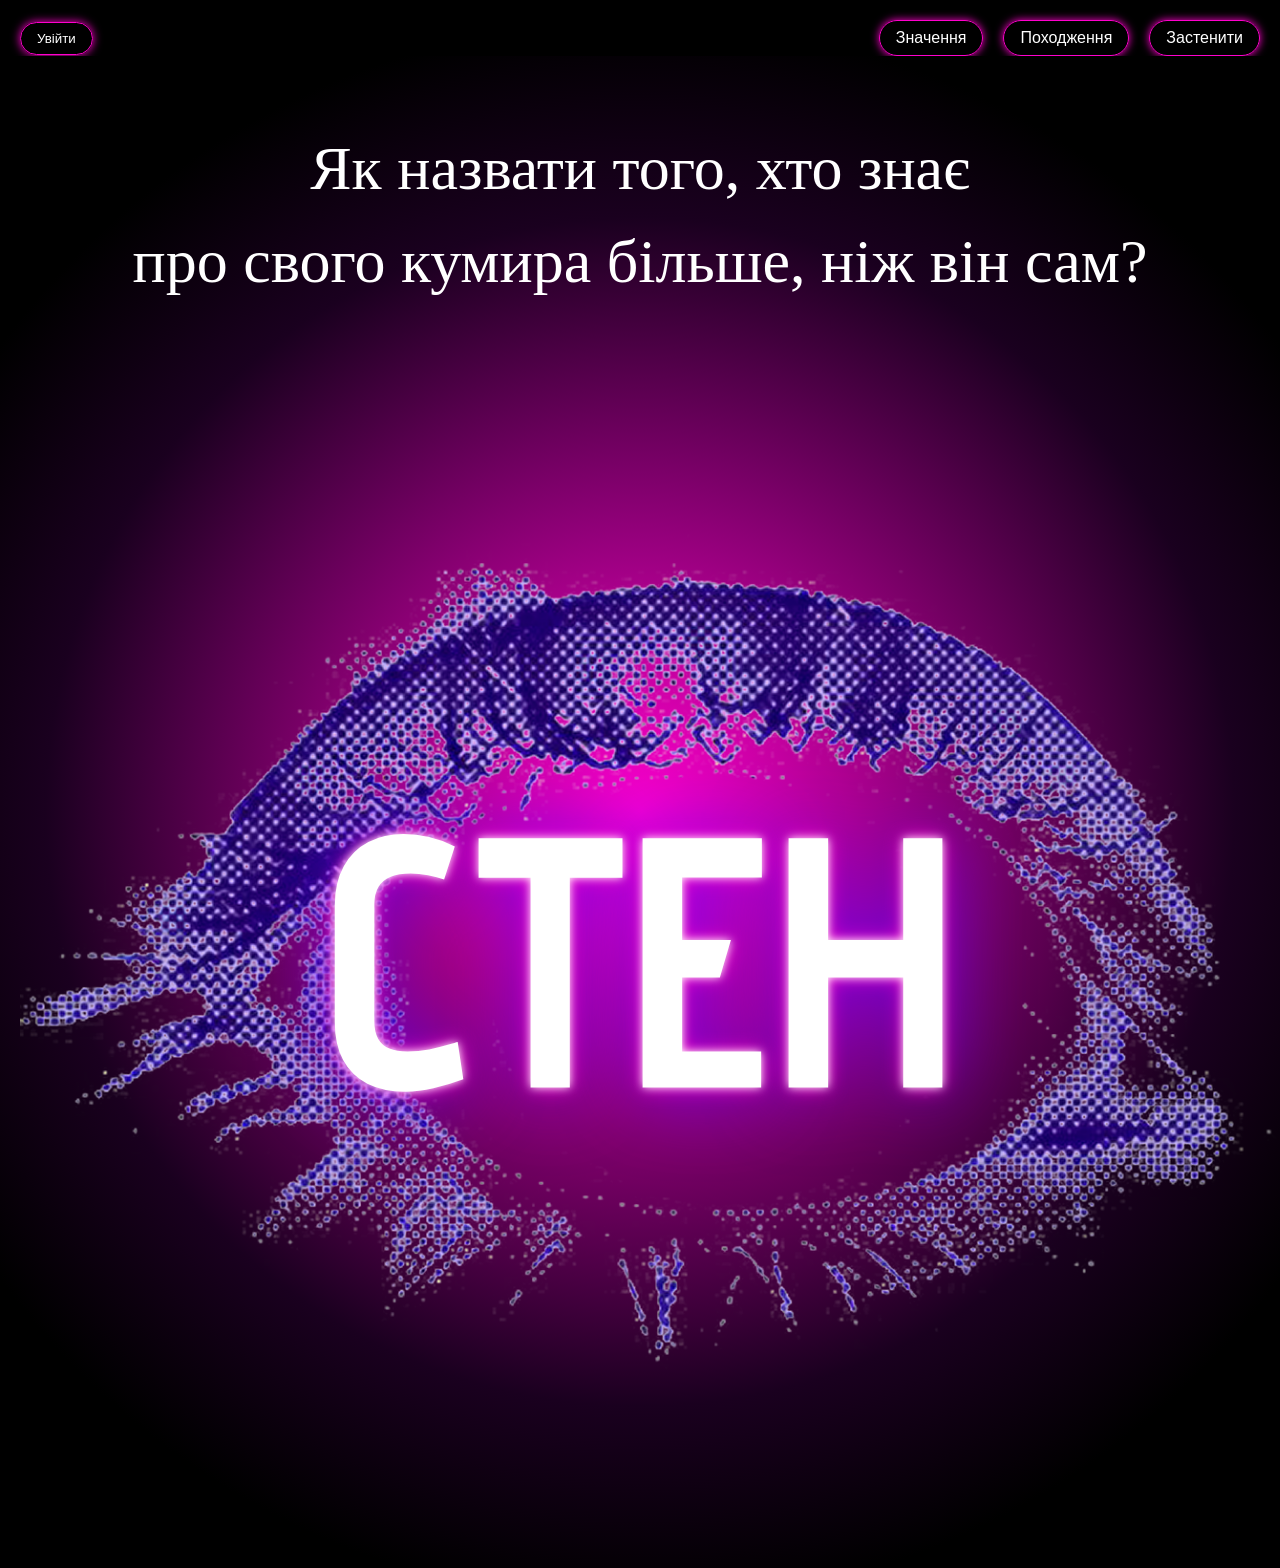
==== index.html @ 4d726d51 "first commit" ====
<!doctype html>
<html lang="uk">
  <head>
    <meta charset="UTF-8" />
    <meta name="viewport" content="width=device-width, initial-scale=1.0" />
    <link rel="stylesheet" href="css/layout.css" />
    <link rel="stylesheet" href="css/header.css" />
    <title>Sten</title>

    <link rel="preconnect" href="https://fonts.googleapis.com" />
    <link rel="preconnect" href="https://fonts.gstatic.com" crossorigin />
    <link
      href="https://fonts.googleapis.com/css2?family=Advent+Pro:ital,wght@0,100..900;1,100..900&display=swap"
      rel="stylesheet"
    />
  </head>
  <body>
    <header class="header">
      <div class="hero__top container">
        <button class="hero__login">Увійти</button>

        <nav class="hero__nav">
          <a href="#">Значення</a>
          <a href="#">Походження</a>
          <a href="#">Застенити</a>
        </nav>
      </div>
    </header>

    <section class="hero">
      <div class="hero__center container">
        <h1 class="hero__title">
          Як назвати того, хто знає<br />
          про свого кумира більше, ніж він сам?
        </h1>

        <div class="hero__visual">
          <img src="img/eye.png" alt="eye" />
          <div class="hero__word">СТЕН</div>
        </div>
      </div>
    </section>
  </body>
</html>
---- css/layout.css ----
:root {
  /* кольори */
  --bg-dark: #000;
  --text-light: #ffffff;
  --accent-pink: #ff00cc;
  --accent-purple: #6a00ff;

  /* шрифти */
  --font-main: Arial, sans-serif;

  /* контейнер */
  --container-width: 1500px;
}

/* база */
body {
  margin: 0;
  font-family: var(--font-main);
  background: var(--bg-dark);
  color: var(--text-light);
}

/* контейнер */
.container {
  max-width: var(--container-width);
  margin: 0 auto;
  padding: 0 20px;
}
---- css/header.css ----
.hero {
  position: relative;
  min-height: 100vh;
  overflow: hidden;

  /* неоновий фон */
  background: radial-gradient(
    circle at center,
    var(--accent-pink) 0%,
    #1a001f 60%,
    #000 80%
  );
}

/* ================= TOP ================= */

.hero__top {
  display: flex;
  justify-content: space-between;
  align-items: center;
  padding-top: 20px;
}

/* кнопка */
.hero__login {
  background: transparent;
  border: 1px solid var(--accent-pink);
  color: white;
  padding: 8px 16px;
  border-radius: 20px;

  box-shadow: 0 0 10px var(--accent-pink);
}

/* меню */
.hero__nav {
  display: flex;
  gap: 20px;
}

.hero__nav a {
  text-decoration: none;
  color: white;
  padding: 8px 16px;
  border-radius: 20px;
  border: 1px solid var(--accent-pink);

  box-shadow: 0 0 8px var(--accent-pink);
}

/* ================= TITLE ================= */

.hero__center {
  text-align: center;
  margin-top: 15px;
  display: flex;
  flex-direction: column;
  align-items: center;
}

.hero__title {
  font-size: 62px;
  line-height: 1.5;
  font-weight: 300;
  margin-bottom: 40px;
  font-family: "ss_drebeden";
}

/* ================= VISUAL ================= */

.hero__visual {
  position: relative;
  display: block;
  margin: 0 auto;
  text-align: center;
}

/* картинка */
.hero__visual img {
  max-width: 1277px;
  width: 200%;
  display: block;
  position: relative;
  display: block;
  margin: 0 auto;
}

/* слово */
.hero__word {
  position: absolute;
  top: 50%;
  left: 50%;
  transform: translate(-50%, -50%);

  font-size: 356px;
  font-weight: bold;
  color: white;
  font-family: "Advent Pro", sans-serif;

  /* glow ефект */
  text-shadow:
    0 0 10px white,
    0 0 20px var(--accent-pink),
    0 0 80px var(--accent-purple);
}

/* ================= ADAPTIVE ================= */

@media (max-width: 768px) {
  .hero__nav {
    display: none;
  }

  .hero__title {
    font-size: 22px;
  }

  .hero__visual img {
    max-width: 400px;
  }

  .hero__word {
    font-size: 50px;
  }
}
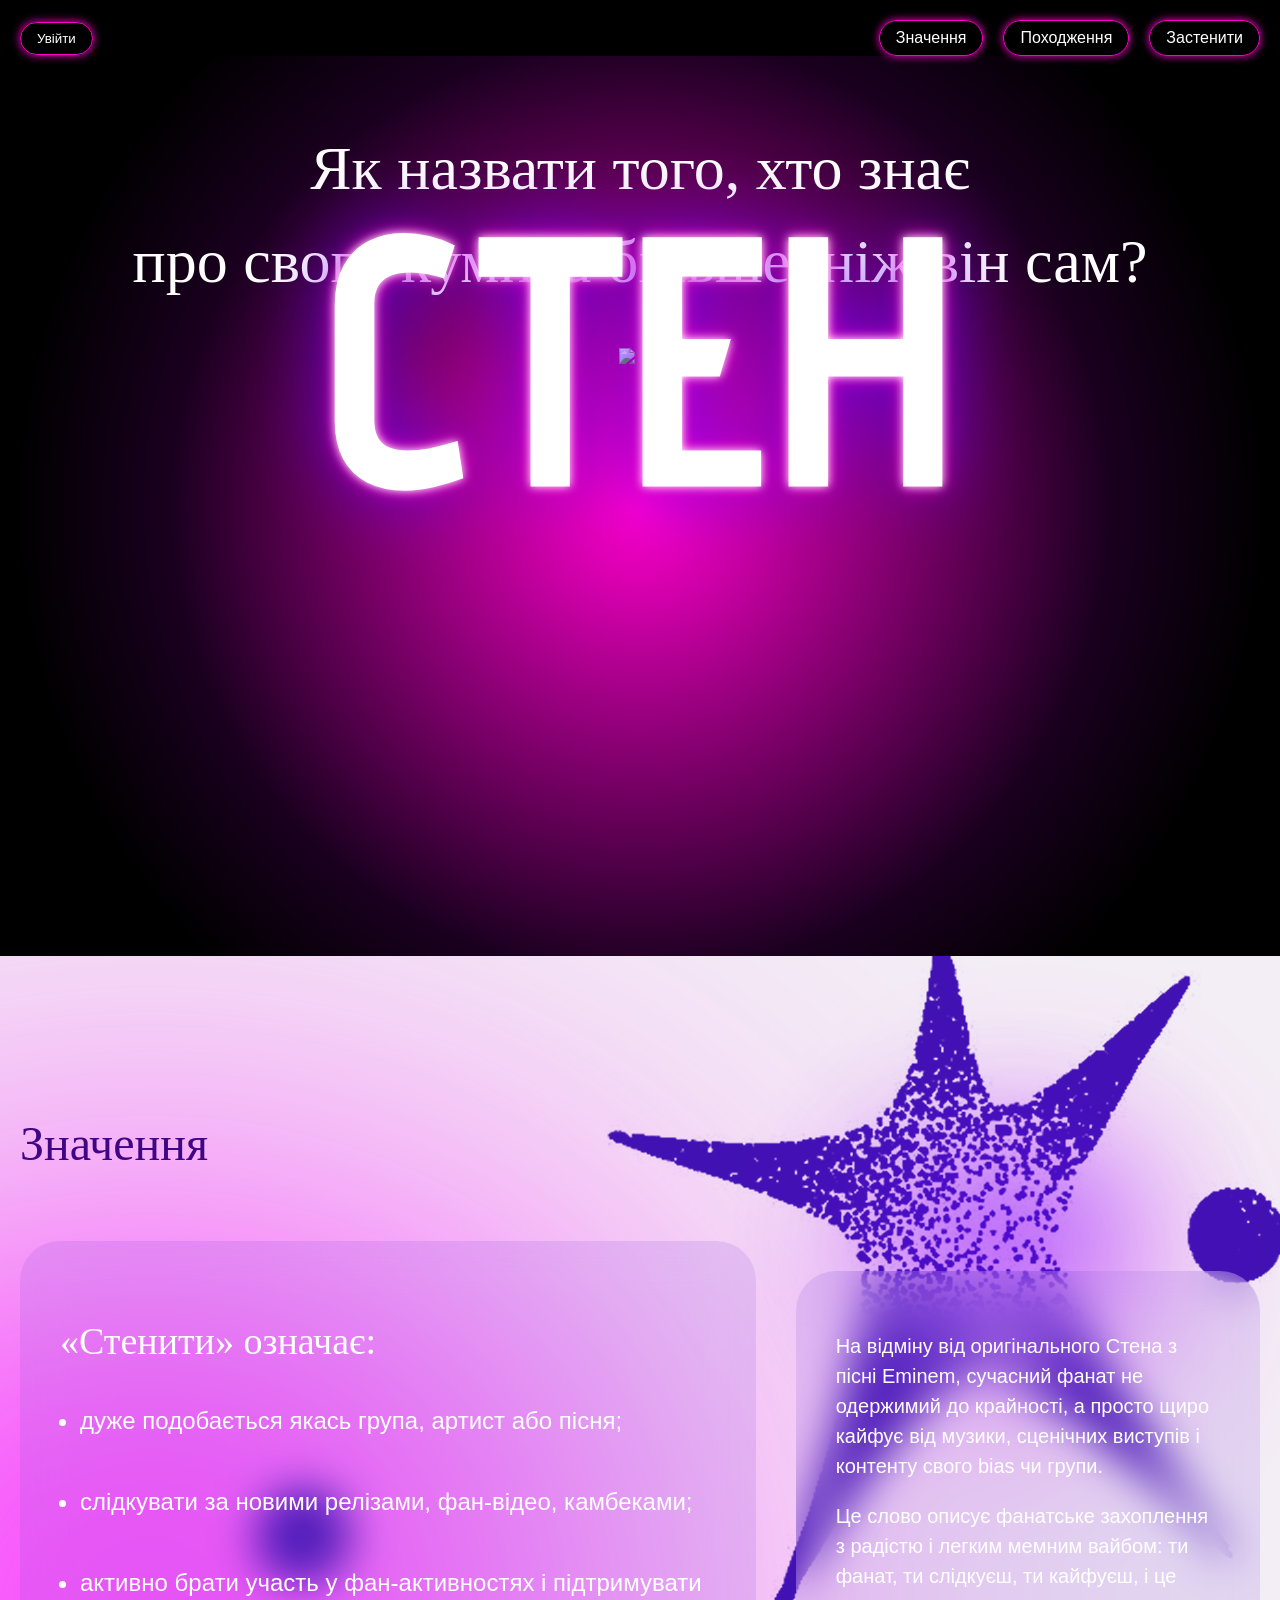
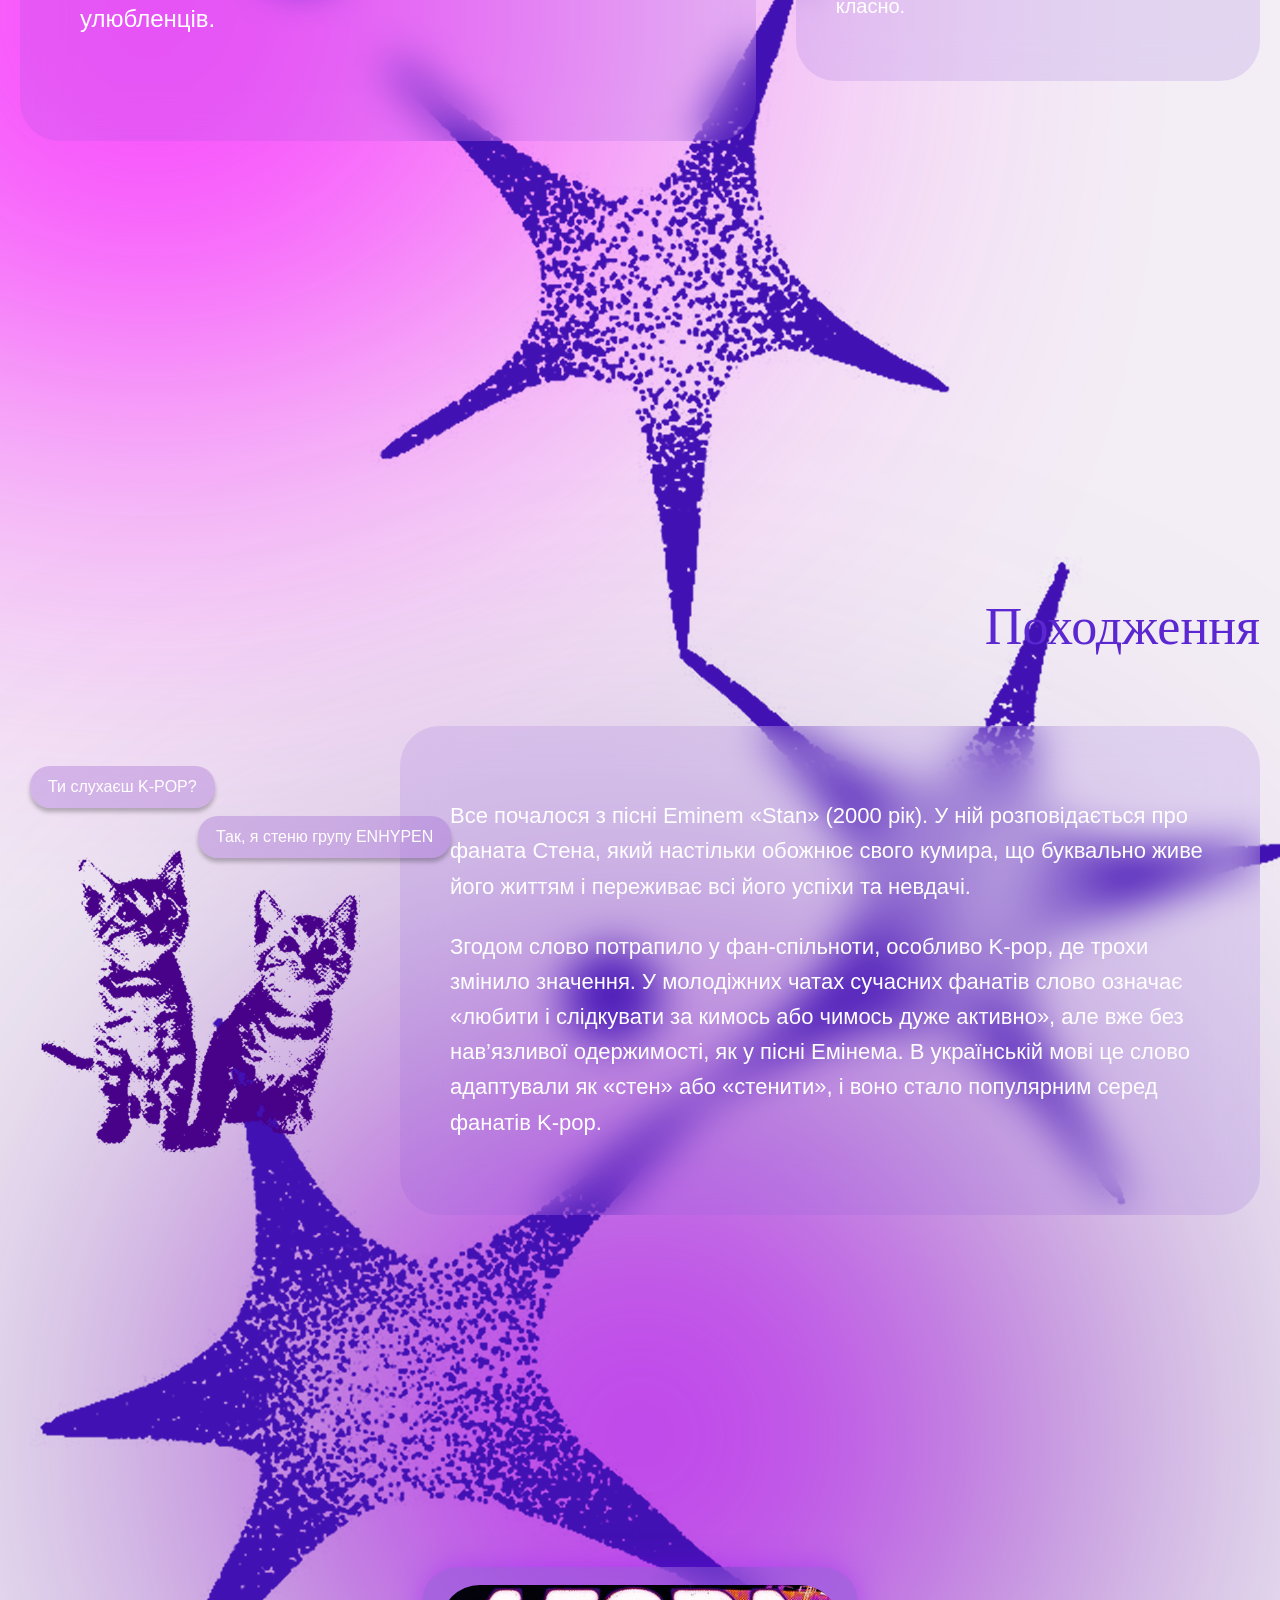
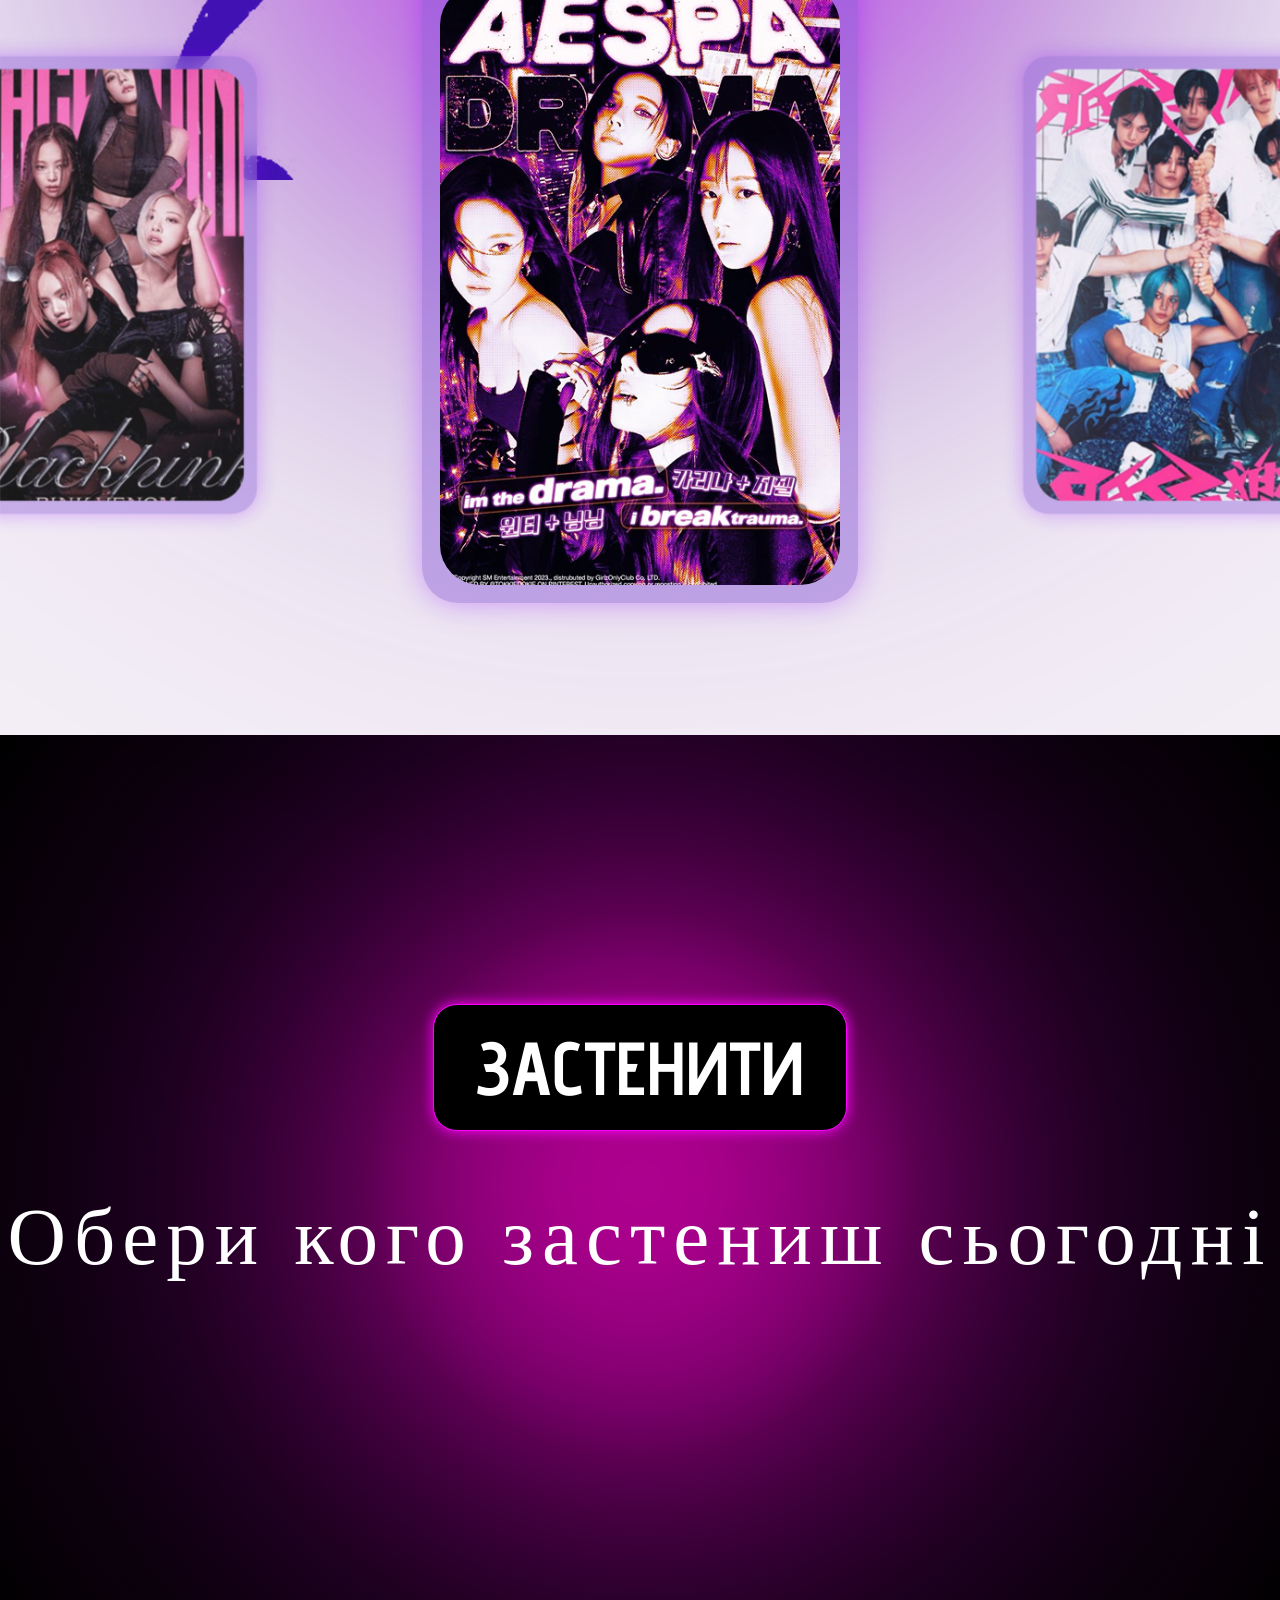
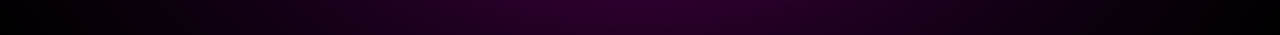
==== commit 65649b68: "Update website" ====
--- a/index.html
+++ b/index.html
@@ -7,11 +7,15 @@
     <link rel="stylesheet" href="css/header.css" />
     <title>Sten</title>
 
+    <link rel="preconnect" href="https://fonts.googleapis.com">
+<link rel="preconnect" href="https://fonts.gstatic.com" crossorigin>
+<link href="https://fonts.googleapis.com/css2?family=Advent+Pro:ital,wght@0,100..900;1,100..900&display=swap" rel="stylesheet">
     <link rel="preconnect" href="https://fonts.googleapis.com" />
     <link rel="preconnect" href="https://fonts.gstatic.com" crossorigin />
     <link
       href="https://fonts.googleapis.com/css2?family=Advent+Pro:ital,wght@0,100..900;1,100..900&display=swap"
       rel="stylesheet"
+      
     />
   </head>
   <body>
@@ -25,7 +29,7 @@
           <a href="#">Застенити</a>
         </nav>
       </div>
-    </header>
+  
 
     <section class="hero">
       <div class="hero__center container">
@@ -39,6 +43,160 @@
           <div class="hero__word">СТЕН</div>
         </div>
       </div>
-    </section>
+      </header>
+
+
+      <main class="main-bg">
+        <div class="blur blur--left"></div>
+    <div class="bg-wrapper">
+        <img src="img/star.png" class="bg-star">
+    </div>
+
+   
+    <section class="meaning">
+
+      <!-- glow -->
+<div class="blur blur--left"></div>
+<div class="blur blur--right"></div>
+<div class="blur blur--card"></div>
+
+
+    <div class="container">
+
+        <h2 class="meaning__heading">
+            Значення
+        </h2>
+
+        <div class="meaning__content">
+
+            <!-- лівий блок -->
+            <div class="meaning__card meaning__card--left">
+
+                <h3 class="meaning__title">
+                    «Стенити» означає:
+                </h3>
+
+                <ul class="meaning__list">
+                    <li>дуже подобається якась група, артист або пісня;</li>
+
+                    <li>слідкувати за новими релізами, фан-відео, камбеками;</li>
+
+                    <li>активно брати участь у фан-активностях і підтримувати улюбленців.</li>
+                </ul>
+
+            </div>
+
+            <!-- правий блок -->
+            <div class="meaning__card meaning__card--right">
+
+                <p>
+                    На відміну від оригінального Стена з пісні Eminem,
+                    сучасний фанат не одержимий до крайності,
+                    а просто щиро кайфує від музики, сценічних виступів
+                    і контенту свого bias чи групи.
+                </p>
+
+                <p>
+                    Це слово описує фанатське захоплення з радістю
+                    і легким мемним вайбом: ти фанат, ти слідкуєш,
+                    ти кайфуєш, і це класно.
+                </p>
+
+            </div>
+
+        </div>
+
+    </div>
+
+</section>
+
+<section class="origin">
+
+  <!-- cats -->
+<img src="img/cats.png" alt="" class="cats">
+
+<!-- chats -->
+<div class="chat chat--1">
+    Ти слухаєш K-POP?
+</div>
+
+<div class="chat chat--2">
+    Так, я стеню групу ENHYPEN
+</div>
+
+    <div class="container">
+
+        <h2 class="origin__heading">
+            Походження
+        </h2>
+
+        <div class="origin__card">
+
+            <p>
+                Все почалося з пісні Eminem «Stan» (2000 рік).
+                У ній розповідається про фаната Стена,
+                який настільки обожнює свого кумира,
+                що буквально живе його життям і переживає всі його успіхи та невдачі.
+            </p>
+
+            <p>
+                Згодом слово потрапило у фан-спільноти,
+                особливо K-pop, де трохи змінило значення.
+                У молодіжних чатах сучасних фанатів
+                слово означає «любити і слідкувати за кимось або чимось дуже активно», але вже без нав’язливої одержимості, як у пісні Емінема. В українській мові це слово адаптували як «стен» або «стенити», і воно стало популярним серед фанатів K-pop.
+            </p>
+
+        </div>
+
+    </div>
+
+</section>
+
+<!-- ===================== -->
+<!-- CARDS SECTION -->
+<!-- ===================== -->
+
+<section class="cards-section">
+
+    <div class="cards-blur"></div>
+
+    <div class="carousel">
+
+        <div class="card left">
+            <img src="img/Frame 11.jpg" alt="">
+        </div>
+
+        <div class="card active">
+            <img src="img/Frame 10.jpg" alt="">
+        </div>
+
+        <div class="card right">
+            <img src="img/Frame 22.jpg" alt="">
+        </div>
+
+    </div>
+
+</section>
+
+
+<!-- ===================== -->
+<!-- FINAL SECTION -->
+<!-- ===================== -->
+
+<section class="final-section">
+
+    <div class="final-blur"></div>
+
+    <button class="final-button">
+        ЗАСТЕНИТИ
+    </button>
+
+    <p class="final-text">
+        Обери кого застениш сьогодні
+    </p>
+
+</section>
+</main>
+<script src="script.js"></script>
   </body>
 </html>
--- a/css/header.css
+++ b/css/header.css
@@ -1,6 +1,10 @@
 .hero {
   position: relative;
   min-height: 100vh;
+  overflow: hidden;
+
+  position: relative;
+
   overflow: hidden;
 
   /* неоновий фон */
@@ -19,6 +23,14 @@
   justify-content: space-between;
   align-items: center;
   padding-top: 20px;
+  position: relative;
+  z-index: 10;
+}
+
+/* меню */
+.hero__nav {
+  display: flex;
+  gap: 20px;
 }
 
 /* кнопка */
@@ -28,14 +40,32 @@
   color: white;
   padding: 8px 16px;
   border-radius: 20px;
+  cursor: pointer;
 
   box-shadow: 0 0 10px var(--accent-pink);
-}
-
-/* меню */
-.hero__nav {
-  display: flex;
-  gap: 20px;
+  transition: all 0.15s ease;
+}
+.hero__login:hover {
+  background: #ff00ff;
+
+  color: white;
+
+  box-shadow:
+    0 0 20px #ff00ff,
+    0 0 40px rgba(255, 0, 255, 0.9);
+
+  transform: translateY(-2px);
+}
+.hero__login:active {
+  background: linear-gradient(180deg, #000000);
+
+  color: #ea16fb;
+
+  box-shadow:
+    0 0 10px #ff00ff,
+    0 0 25px rgba(255, 0, 255, 0.7);
+
+  transform: scale(0.98);
 }
 
 .hero__nav a {
@@ -46,8 +76,32 @@
   border: 1px solid var(--accent-pink);
 
   box-shadow: 0 0 8px var(--accent-pink);
-}
-
+  transition: all 0.15s ease;
+}
+
+.hero__nav a:hover {
+  background: #ff00ff;
+
+  color: white;
+
+  box-shadow:
+    0 0 20px #ff00ff,
+    0 0 40px rgba(255, 0, 255, 0.9);
+
+  transform: translateY(-2px);
+}
+
+.hero__nav a:active {
+  background: linear-gradient(180deg, #000000);
+
+  color: #ea16fb;
+
+  box-shadow:
+    0 0 10px #ff00ff,
+    0 0 25px rgba(255, 0, 255, 0.7);
+
+  transform: scale(0.98);
+}
 /* ================= TITLE ================= */
 
 .hero__center {
@@ -63,6 +117,7 @@
   line-height: 1.5;
   font-weight: 300;
   margin-bottom: 40px;
+  letter-spacing: 8%;
   font-family: "ss_drebeden";
 }
 
@@ -123,3 +178,625 @@
     font-size: 50px;
   }
 }
+
+/* ================= SECTION ================= */
+
+.meaning {
+  position: relative;
+
+  min-height: 100vh;
+
+  padding: 120px 0;
+
+  overflow: hidden;
+
+  background: #f3edf5;
+}
+
+/* ================= BLUR CIRCLES ================= */
+
+/* великий blur зліва */
+
+.blur {
+  position: absolute;
+
+  border-radius: 50%;
+
+  pointer-events: none;
+}
+
+.blur--left {
+  width: 1100px;
+  height: 740px;
+
+  left: -400px;
+  top: 290px;
+
+  background: radial-gradient(
+    circle,
+    rgba(251, 0, 255, 1) 56%,
+    rgba(63, 0, 129, 0) 92%
+  );
+
+  filter: blur(220px);
+
+  opacity: 0.9;
+}
+
+/* blur справа */
+
+.blur--right {
+  width: 260px;
+  height: 260px;
+
+  right: 120px;
+  top: 180px;
+
+  background: radial-gradient(
+    circle,
+    rgba(63, 0, 129, 0) 0%,
+    rgba(251, 0, 255, 1) 100%
+  );
+
+  filter: blur(90px);
+
+  opacity: 0.8;
+}
+
+/* ================= CONTAINER ================= */
+
+.meaning .container {
+  position: relative;
+  z-index: 3;
+}
+
+/* ================= HEADING ================= */
+
+.meaning__heading {
+  font-size: 48px;
+  font-weight: 300;
+  color: #3f0585;
+  margin-bottom: 70px;
+  letter-spacing: 15%;
+  font-family: "ss_drebeden";
+}
+
+/* ================= CONTENT ================= */
+
+.meaning__content {
+  display: flex;
+
+  justify-content: space-between;
+
+  align-items: flex-start;
+
+  gap: 40px;
+}
+
+/* ================= CARDS ================= */
+
+.meaning__card {
+  background: rgba(139, 96, 219, 0.18);
+
+  backdrop-filter: blur(65px);
+
+  -webkit-backdrop-filter: blur(65px);
+
+  border-radius: 40px;
+
+  padding: 40px;
+
+  position: relative;
+
+  z-index: 3;
+
+  overflow: hidden;
+}
+
+/* left card */
+
+.meaning__card--left {
+  width: 58%;
+  min-height: 420px;
+}
+
+/* right card */
+
+.meaning__card--right {
+  width: 34%;
+
+  margin-top: 30px;
+}
+
+/* ================= TEXT ================= */
+
+.meaning__title {
+  font-size: 38px;
+
+  font-weight: 300;
+
+  color: white;
+
+  margin-bottom: 40px;
+  font-family: "ss_drebeden";
+}
+
+.meaning__list {
+  display: flex;
+  flex-direction: column;
+
+  gap: 45px;
+
+  padding-left: 20px;
+}
+
+.meaning__list li {
+  color: white;
+
+  font-size: 24px;
+
+  line-height: 1.5;
+}
+
+.meaning__card--right p {
+  color: white;
+
+  font-size: 20px;
+
+  line-height: 1.5;
+}
+
+/* ================= ADAPTIVE ================= */
+
+@media (max-width: 992px) {
+  .meaning__content {
+    flex-direction: column;
+  }
+
+  .meaning__card--left,
+  .meaning__card--right {
+    width: 100%;
+  }
+
+  .meaning__star {
+    width: 300px;
+
+    right: -40px;
+  }
+}
+
+@media (max-width: 768px) {
+  .meaning {
+    padding: 80px 0;
+  }
+
+  .meaning__heading {
+    font-size: 34px;
+  }
+
+  .meaning__title {
+    font-size: 28px;
+  }
+
+  .meaning__list li,
+  .meaning__card--right p {
+    font-size: 18px;
+  }
+
+  .meaning__card {
+    padding: 25px;
+    border-radius: 30px;
+  }
+}
+
+/* blur під правим контейнером */
+
+.blur--card {
+  width: 320px;
+  height: 180px;
+
+  position: absolute;
+
+  right: 120px;
+  top: 190px;
+
+  border-radius: 50%;
+
+  background: radial-gradient(
+    circle,
+    rgba(101, 0, 255, 0.9) 0%,
+    rgba(101, 0, 255, 0) 100%
+  );
+
+  filter: blur(70px);
+
+  opacity: 0.8;
+
+  z-index: 2;
+}
+
+/* ================= MAIN BACKGROUND ================= */
+
+.main-bg {
+  position: relative;
+
+  background: #f3edf5;
+
+  overflow: hidden;
+}
+
+.bg-wrapper {
+  position: absolute;
+
+  top: 0;
+
+  left: 0;
+
+  width: 100%;
+  height: 100%;
+
+  overflow: hidden;
+
+  z-index: 2;
+}
+
+.bg-stars {
+  position: absolute;
+
+  right: 0;
+
+  top: 350px;
+
+  width: 900px;
+
+  z-index: 4;
+
+  opacity: 0.95;
+
+  pointer-events: none;
+}
+
+/* ================= ORIGIN ================= */
+
+.origin {
+  position: relative;
+
+  padding-top: 58px;
+  padding-bottom: 220px;
+
+  z-index: 3;
+}
+
+.origin__heading {
+  text-align: right;
+
+  font-size: 52px;
+
+  color: #5b27d1;
+
+  margin-bottom: 70px;
+
+  font-weight: 300;
+  letter-spacing: 15%;
+  font-family: "ss_drebeden";
+}
+
+.origin__card {
+  max-width: 760px;
+
+  margin-left: auto;
+
+  padding: 50px;
+}
+
+.origin__card p {
+  color: white;
+
+  font-size: 22px;
+
+  line-height: 1.6;
+
+  font-weight: 300;
+
+  margin-bottom: 25px;
+}
+.meaning__card,
+.origin__card {
+  background: rgba(135, 86, 216, 0.16);
+
+  backdrop-filter: blur(22px);
+
+  -webkit-backdrop-filter: blur(50px);
+
+  border-radius: 40px;
+
+  position: relative;
+
+  z-index: 3;
+
+  overflow: hidden;
+}
+
+.cats {
+  position: absolute;
+
+  left: 40px;
+
+  top: 350px;
+
+  width: 320px;
+
+  z-index: 2;
+}
+
+.chat {
+  position: absolute;
+
+  background: rgba(152, 91, 207, 0.32);
+
+  backdrop-filter: blur(32px);
+
+  padding: 12px 18px;
+
+  border-radius: 20px;
+
+  color: white;
+
+  font-size: 16px;
+
+  z-index: 5;
+  box-shadow: 0 4px 4px rgba(0, 0, 0, 0.25);
+}
+
+.chat--1 {
+  left: 30px;
+  top: 270px;
+}
+
+.chat--2 {
+  left: 198px;
+  top: 320px;
+}
+
+/* ========================= */
+/* CARDS SECTION */
+/* ========================= */
+
+.cards-section {
+  position: relative;
+
+  min-height: 100vh;
+
+  overflow: visible;
+
+  background: #f3edf6;
+
+  display: flex;
+
+  align-items: center;
+
+  justify-content: center;
+}
+
+/* blur */
+
+.cards-blur {
+  position: absolute;
+
+  width: 1500px;
+  height: 1500px;
+
+  border-radius: 50%;
+
+  background: radial-gradient(
+    circle,
+    rgba(251, 0, 255, 0.9) 0%,
+
+    rgba(157, 0, 253, 0.75) 28%,
+
+    rgba(63, 0, 129, 0.55) 30%,
+
+    rgba(63, 0, 129, 0.18) 50%,
+
+    rgba(63, 0, 129, 0) 66%
+  );
+
+  filter: blur(170px);
+
+  left: 50%;
+  transform: translateX(-50%);
+
+  bottom: 150px;
+
+  z-index: 1;
+
+  pointer-events: none;
+}
+
+/* carousel */
+
+.carousel {
+  position: relative;
+
+  width: 100%;
+
+  height: 500px;
+
+  display: flex;
+
+  align-items: center;
+
+  justify-content: center;
+
+  z-index: 5;
+}
+
+/* cards */
+
+.card {
+  position: absolute;
+
+  width: 400px;
+
+  height: 600px;
+
+  border-radius: 36px;
+
+  overflow: hidden;
+
+  cursor: pointer;
+
+  transition: all 0.45s ease;
+
+  background: rgba(135, 86, 216, 0.45);
+
+  backdrop-filter: blur(20px);
+
+  padding: 18px;
+
+  box-shadow: 0 0 30px rgba(140, 0, 255, 0.35);
+}
+
+.card img {
+  width: 100%;
+  height: 100%;
+
+  object-fit: cover;
+
+  border-radius: 40px;
+}
+
+/* positions */
+
+.card.active {
+  z-index: 5;
+
+  transform: scale(1);
+}
+
+.card.left {
+  transform: translateX(-540px) scale(0.72);
+
+  opacity: 0.9;
+}
+
+.card.right {
+  transform: translateX(540px) scale(0.72);
+
+  opacity: 0.9;
+}
+
+/* ========================= */
+/* FINAL SECTION */
+/* ========================= */
+
+.final-section {
+  position: relative;
+
+  min-height: 100vh;
+
+  background: radial-gradient(
+    circle at center,
+    #ff00ff 0%,
+    #2a002f 35%,
+    #000000 100%
+  );
+
+  display: flex;
+
+  flex-direction: column;
+
+  align-items: center;
+
+  justify-content: center;
+
+  overflow: hidden;
+}
+
+/* big blur */
+
+.final-blur {
+  position: absolute;
+
+  width: 700px;
+  height: 700px;
+  /* неоновий фон */
+  background: radial-gradient(
+    circle at center,
+    var(--accent-pink) 0%,
+    #1a001f 80%,
+    #000 100%
+  );
+
+  border-radius: 80%;
+
+  filter: blur(120px);
+
+  z-index: 1;
+}
+
+/* button */
+
+.final-button {
+  position: relative;
+
+  z-index: 5;
+
+  background: black;
+
+  color: white;
+
+  border: 1px solid #ff00ff;
+
+  border-radius: 24px;
+
+  padding: 18px 42px;
+
+  font-size: 75px;
+
+  cursor: pointer;
+
+  transition: all 0.15s ease;
+
+  box-shadow: 0 0 14px #ff00ff;
+  font-family: "Advent Pro", sans-serif;
+  font-weight: bold;
+}
+
+/* hover */
+
+.final-button:hover {
+  background: #ff00ff;
+
+  box-shadow:
+    0 0 30px #ff00ff,
+    0 0 60px rgba(255, 0, 255, 0.8);
+  transform: translateY(-2px);
+}
+
+/* pressed */
+
+.final-button:active {
+  background: linear-gradient(180deg, #000000);
+
+  transform: scale(0.97);
+
+  color: #fd00fd;
+}
+
+/* text */
+
+.final-text {
+  position: relative;
+
+  z-index: 5;
+
+  margin-top: 60px;
+
+  color: white;
+
+  font-size: 81px;
+
+  letter-spacing: 8px;
+  font-family: "ss_drebeden";
+}
